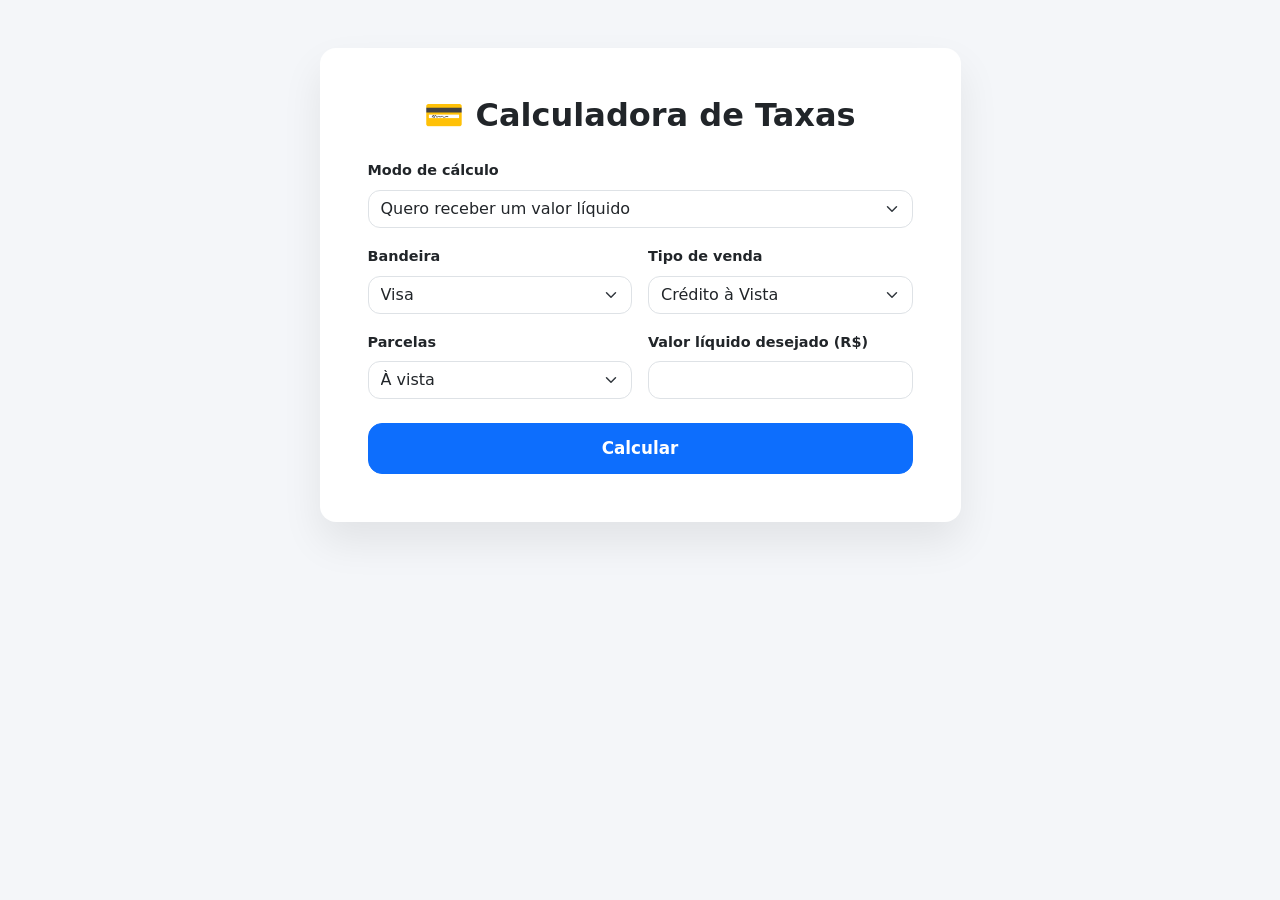
==== tools/calculadora/index.html @ a6374247 "calculadora de taxa" ====
<!DOCTYPE html>
<html lang="pt-br">
<head>
  <meta charset="UTF-8">
  <title>Calculadora de Taxas</title>
  <meta name="viewport" content="width=device-width, initial-scale=1">

  <link href="https://cdn.jsdelivr.net/npm/bootstrap@5.3.2/dist/css/bootstrap.min.css" rel="stylesheet">

  <style>
    body {
      background: #f4f6f9;
      color: #212529;
    }

    .card {
      border: none;
      border-radius: 16px;
      box-shadow: 0 20px 40px rgba(0,0,0,0.08);
      animation: fadeUp 0.6s ease;
    }

    h2 {
      font-weight: 700;
    }

    .form-label {
      font-weight: 600;
      font-size: 0.9rem;
    }

    .form-control, .form-select {
      border-radius: 12px;
    }

    .btn-primary {
      border-radius: 14px;
      padding: 12px;
      font-size: 1.05rem;
      font-weight: 600;
      transition: all 0.3s ease;
    }

    .btn-primary:hover {
      transform: translateY(-2px);
      box-shadow: 0 10px 20px rgba(13,110,253,0.25);
    }

    .result-box {
      background: linear-gradient(135deg, #0d6efd, #4f8dff);
      color: #fff;
      border-radius: 18px;
      padding: 24px;
      animation: fadeUp 0.5s ease;
    }

    .highlight {
      font-size: 1.4rem;
      font-weight: 700;
    }

    .parcelas-box {
      background: #ffffff;
      border-radius: 16px;
      padding: 20px;
      margin-top: 20px;
      box-shadow: 0 10px 30px rgba(0,0,0,0.06);
      animation: fadeUp 0.5s ease;
    }

    @keyframes fadeUp {
      from { opacity: 0; transform: translateY(15px); }
      to { opacity: 1; transform: translateY(0); }
    }
  </style>
</head>
<body>

<div class="container py-5">
  <div class="row justify-content-center">
    <div class="col-lg-8 col-xl-7">

      <div class="card p-4 p-md-5">
        <h2 class="mb-4 text-center">💳 Calculadora de Taxas</h2>

        <div class="mb-3">
          <label class="form-label">Modo de cálculo</label>
          <select id="modo" class="form-select">
            <option value="liquido">Quero receber um valor líquido</option>
            <option value="bruto">Vou cobrar um valor do cliente</option>
          </select>
        </div>

        <div class="row g-3">
          <div class="col-md-6">
            <label class="form-label">Bandeira</label>
            <select id="bandeira" class="form-select"></select>
          </div>

          <div class="col-md-6">
            <label class="form-label">Tipo de venda</label>
            <select id="tipo" class="form-select"></select>
          </div>

          <div class="col-md-6">
            <label class="form-label">Parcelas</label>
            <select id="parcelas" class="form-select"></select>
          </div>

          <div class="col-md-6">
            <label class="form-label" id="labelValor">Valor líquido desejado (R$)</label>
            <input type="number" step="0.01" id="valor" class="form-control">
          </div>
        </div>

        <button class="btn btn-primary mt-4 w-100" onclick="calcular()">Calcular</button>

        <div id="resultado" class="result-box mt-4 d-none">
          <div class="row">
            <div class="col-md-6">
              <p>Valor cobrado</p>
              <div class="highlight">R$ <span id="valorCobrar"></span></div>
            </div>
            <div class="col-md-6">
              <p>Valor líquido</p>
              <div class="highlight">R$ <span id="valorLiquido"></span></div>
            </div>
          </div>
          <hr class="opacity-25">
          <p>Taxas: <strong>R$ <span id="valorTaxa"></span></strong></p>
          <p>Percentual: <strong><span id="percentual"></span>%</strong></p>
        </div>

        <div id="parcelamento" class="parcelas-box d-none">
          <h5 class="mb-3">Simulação de parcelamento</h5>
          <table class="table table-sm">
            <thead>
              <tr>
                <th>Parcelas</th>
                <th>Total</th>
                <th>Valor da parcela</th>
              </tr>
            </thead>
            <tbody id="listaParcelas"></tbody>
          </table>
        </div>

      </div>

    </div>
  </div>
</div>

<script>
const taxas = {
  Visa: {
    "Crédito à Vista": { taxa: 3.4 },
    "Débito": { taxa: 0.99 },
    "Crédito Parcelado": { 2:4.96,3:5.63,4:6.3,5:7.02,6:7.7,7:8.82,8:9.69,9:10.65,10:11.13,11:12.3,12:13.29 }
  },
  Mastercard: {
    "Crédito à Vista": { taxa: 3.4 },
    "Débito": { taxa: 0.99 },
    "Crédito Parcelado": { 2:4.96,3:5.63,4:6.3,5:7.02,6:7.7,7:8.82,8:9.69,9:10.65,10:11.13,11:12.3,12:13.29 }
  },
  Amex: {
    "Crédito à Vista": { taxa: 3.9 },
    "Crédito Parcelado": { 2:5.56,3:6.23,4:6.9,5:7.62,6:8.3,7:9.42,8:10.29,9:11.25,10:11.73,11:12.9,12:13.89 }
  },
  Elo: {
    "Crédito à Vista": { taxa: 3.95 },
    "Débito": { taxa: 1.54 },
    "Crédito Parcelado": { 2:5.61,3:6.28,4:6.95,5:7.67,6:8.35,7:9.47,8:10.34,9:11.3,10:11.78,11:12.95,12:13.94 }
  }
};

const bandeira = document.getElementById("bandeira");
const tipo = document.getElementById("tipo");
const parcelas = document.getElementById("parcelas");
const modo = document.getElementById("modo");
const labelValor = document.getElementById("labelValor");

Object.keys(taxas).forEach(b => bandeira.innerHTML += `<option>${b}</option>`);

bandeira.onchange = carregarTipos;
tipo.onchange = carregarParcelas;
modo.onchange = () => {
  labelValor.innerText = modo.value === "liquido"
    ? "Valor líquido desejado (R$)"
    : "Valor que será cobrado (R$)";
};

carregarTipos();

function carregarTipos() {
  tipo.innerHTML = "";
  Object.keys(taxas[bandeira.value]).forEach(t => tipo.innerHTML += `<option>${t}</option>`);
  carregarParcelas();
}

function carregarParcelas() {
  parcelas.innerHTML = "";
  if (tipo.value === "Crédito Parcelado") {
    Object.keys(taxas[bandeira.value][tipo.value]).forEach(p =>
      parcelas.innerHTML += `<option value="${p}">${p}x</option>`
    );
  } else {
    parcelas.innerHTML = `<option value="1">À vista</option>`;
  }
}

function calcular() {
  const valor = parseFloat(document.getElementById("valor").value);
  if (!valor) return;

  const taxaPerc = tipo.value === "Crédito Parcelado"
    ? taxas[bandeira.value][tipo.value][parcelas.value]
    : taxas[bandeira.value][tipo.value].taxa;

  const taxa = taxaPerc / 100;
  let bruto, liquido;

  if (modo.value === "liquido") {
    liquido = valor;
    bruto = liquido / (1 - taxa);
  } else {
    bruto = valor;
    liquido = bruto * (1 - taxa);
  }

  document.getElementById("valorCobrar").innerText = bruto.toFixed(2);
  document.getElementById("valorLiquido").innerText = liquido.toFixed(2);
  document.getElementById("valorTaxa").innerText = (bruto - liquido).toFixed(2);
  document.getElementById("percentual").innerText = taxaPerc.toFixed(2);
  document.getElementById("resultado").classList.remove("d-none");

  const boxParcelas = document.getElementById("parcelamento");
  const lista = document.getElementById("listaParcelas");
  lista.innerHTML = "";

  if (tipo.value === "Crédito Parcelado") {
    Object.entries(taxas[bandeira.value]["Crédito Parcelado"]).forEach(([p, t]) => {
      const taxaP = t / 100;
      const total = modo.value === "liquido"
        ? liquido / (1 - taxaP)
        : bruto;

      lista.innerHTML += `
        <tr>
          <td>${p}x</td>
          <td>R$ ${total.toFixed(2)}</td>
          <td>R$ ${(total / p).toFixed(2)}</td>
        </tr>`;
    });
    boxParcelas.classList.remove("d-none");
  } else {
    boxParcelas.classList.add("d-none");
  }
}
</script>

</body>
</html>
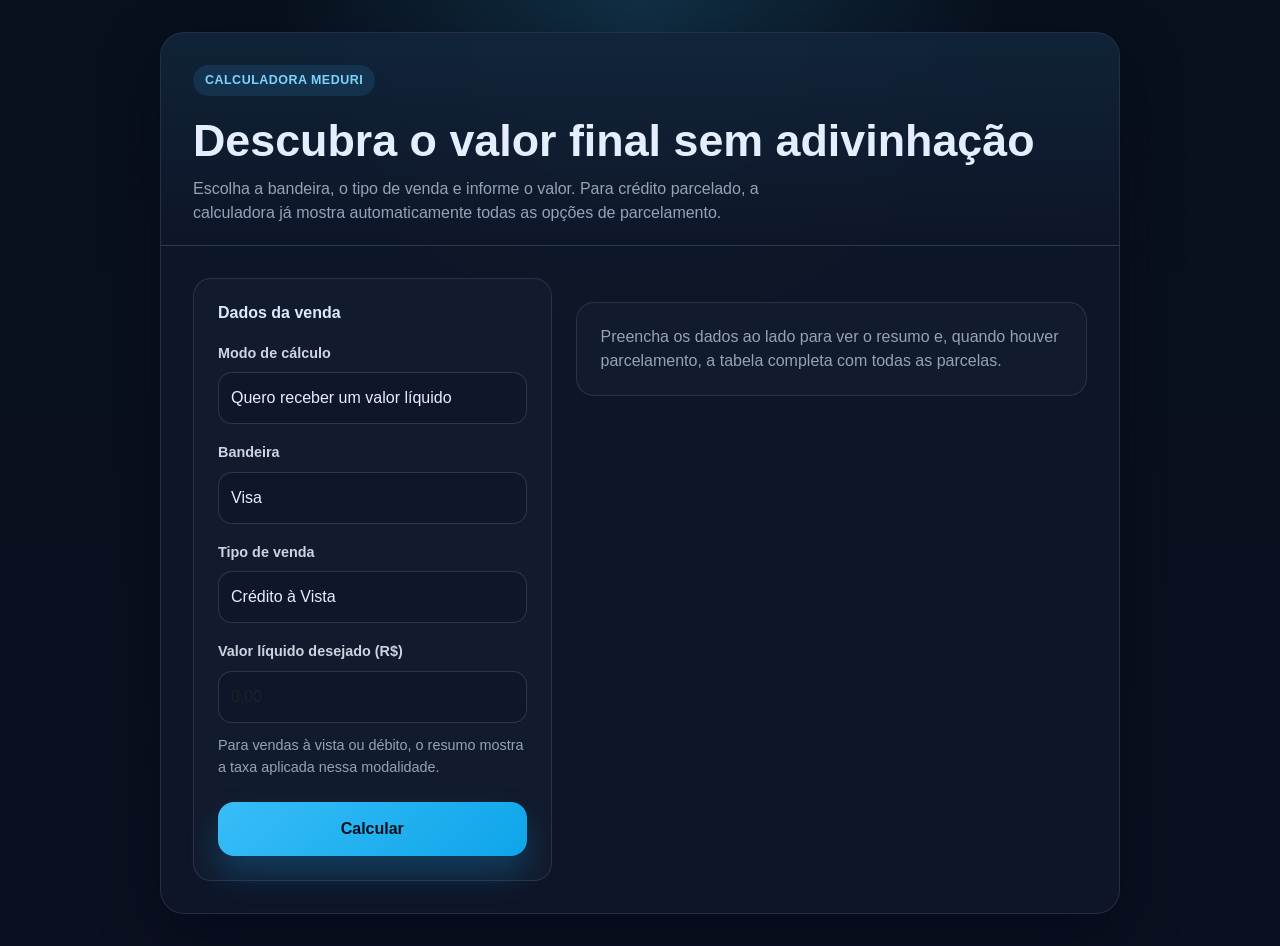
==== commit de26354d: "calculadora" ====
--- a/tools/calculadora/index.html
+++ b/tools/calculadora/index.html
@@ -4,260 +4,534 @@
   <meta charset="UTF-8">
   <title>Calculadora de Taxas</title>
   <meta name="viewport" content="width=device-width, initial-scale=1">
-
   <link href="https://cdn.jsdelivr.net/npm/bootstrap@5.3.2/dist/css/bootstrap.min.css" rel="stylesheet">
-
   <style>
+    :root {
+      color-scheme: dark;
+      --bg: #0b1020;
+      --bg-soft: #121a2d;
+      --panel: rgba(15, 23, 42, 0.9);
+      --panel-strong: #18233b;
+      --border: rgba(148, 163, 184, 0.18);
+      --text: #e5eefc;
+      --muted: #94a3b8;
+      --accent: #38bdf8;
+      --accent-strong: #0ea5e9;
+      --success: #22c55e;
+      --shadow: 0 24px 60px rgba(2, 6, 23, 0.45);
+    }
+
+    * {
+      box-sizing: border-box;
+    }
+
     body {
-      background: #f4f6f9;
-      color: #212529;
-    }
-
-    .card {
-      border: none;
+      margin: 0;
+      min-height: 100vh;
+      background:
+        radial-gradient(circle at top, rgba(56, 189, 248, 0.18), transparent 32%),
+        linear-gradient(180deg, #08101d 0%, var(--bg) 100%);
+      color: var(--text);
+      font-family: "Segoe UI", sans-serif;
+    }
+
+    .app-shell {
+      min-height: 100vh;
+      display: flex;
+      align-items: center;
+      padding: 32px 16px;
+    }
+
+    .calculator-card {
+      width: min(100%, 960px);
+      margin: 0 auto;
+      background: var(--panel);
+      border: 1px solid var(--border);
+      border-radius: 24px;
+      box-shadow: var(--shadow);
+      overflow: hidden;
+      backdrop-filter: blur(18px);
+    }
+
+    .hero {
+      padding: 32px 32px 20px;
+      border-bottom: 1px solid var(--border);
+      background: linear-gradient(180deg, rgba(56, 189, 248, 0.08), rgba(15, 23, 42, 0));
+    }
+
+    .eyebrow {
+      display: inline-flex;
+      align-items: center;
+      gap: 8px;
+      padding: 6px 12px;
+      border-radius: 999px;
+      background: rgba(56, 189, 248, 0.12);
+      color: #7dd3fc;
+      font-size: 0.78rem;
+      font-weight: 700;
+      text-transform: uppercase;
+      letter-spacing: 0.04em;
+    }
+
+    h1 {
+      margin: 18px 0 10px;
+      font-size: clamp(2rem, 4vw, 2.8rem);
+      font-weight: 700;
+    }
+
+    .hero p {
+      margin: 0;
+      max-width: 640px;
+      color: var(--muted);
+      font-size: 1rem;
+    }
+
+    .content {
+      padding: 32px;
+    }
+
+    .form-panel,
+    .summary-panel,
+    .table-panel {
+      background: var(--bg-soft);
+      border: 1px solid var(--border);
+      border-radius: 18px;
+    }
+
+    .form-panel {
+      padding: 24px;
+    }
+
+    .section-title {
+      margin: 0 0 18px;
+      font-size: 1rem;
+      font-weight: 700;
+      color: #dbeafe;
+    }
+
+    .form-label {
+      margin-bottom: 8px;
+      color: #cbd5e1;
+      font-size: 0.9rem;
+      font-weight: 600;
+    }
+
+    .form-control,
+    .form-select {
+      min-height: 52px;
+      border-radius: 14px;
+      border: 1px solid rgba(148, 163, 184, 0.22);
+      background: rgba(15, 23, 42, 0.85);
+      color: var(--text);
+    }
+
+    .form-control:focus,
+    .form-select:focus {
+      border-color: rgba(56, 189, 248, 0.65);
+      box-shadow: 0 0 0 0.24rem rgba(56, 189, 248, 0.16);
+      background: rgba(15, 23, 42, 0.98);
+      color: var(--text);
+    }
+
+    .form-select option {
+      color: #0f172a;
+    }
+
+    .hint {
+      margin-top: 12px;
+      color: var(--muted);
+      font-size: 0.9rem;
+    }
+
+    .btn-calculate {
+      min-height: 54px;
+      border: 0;
       border-radius: 16px;
-      box-shadow: 0 20px 40px rgba(0,0,0,0.08);
-      animation: fadeUp 0.6s ease;
-    }
-
-    h2 {
+      background: linear-gradient(135deg, var(--accent), var(--accent-strong));
+      color: #00111c;
+      font-size: 1rem;
       font-weight: 700;
-    }
-
-    .form-label {
-      font-weight: 600;
-      font-size: 0.9rem;
-    }
-
-    .form-control, .form-select {
-      border-radius: 12px;
-    }
-
-    .btn-primary {
-      border-radius: 14px;
-      padding: 12px;
-      font-size: 1.05rem;
-      font-weight: 600;
-      transition: all 0.3s ease;
-    }
-
-    .btn-primary:hover {
-      transform: translateY(-2px);
-      box-shadow: 0 10px 20px rgba(13,110,253,0.25);
-    }
-
-    .result-box {
-      background: linear-gradient(135deg, #0d6efd, #4f8dff);
-      color: #fff;
-      border-radius: 18px;
-      padding: 24px;
-      animation: fadeUp 0.5s ease;
-    }
-
-    .highlight {
+      transition: transform 0.2s ease, box-shadow 0.2s ease;
+      box-shadow: 0 18px 32px rgba(14, 165, 233, 0.25);
+    }
+
+    .btn-calculate:hover {
+      transform: translateY(-1px);
+      box-shadow: 0 22px 40px rgba(14, 165, 233, 0.32);
+    }
+
+    .summary-panel {
+      display: grid;
+      gap: 1px;
+      overflow: hidden;
+    }
+
+    .summary-header {
+      padding: 22px 24px;
+      background: linear-gradient(135deg, rgba(56, 189, 248, 0.18), rgba(34, 197, 94, 0.12));
+    }
+
+    .summary-header strong {
+      display: block;
       font-size: 1.4rem;
+    }
+
+    .summary-grid {
+      display: grid;
+      grid-template-columns: repeat(2, minmax(0, 1fr));
+      gap: 1px;
+      background: var(--border);
+    }
+
+    .summary-item {
+      padding: 20px 24px;
+      background: var(--bg-soft);
+    }
+
+    .summary-item span {
+      display: block;
+      margin-bottom: 6px;
+      color: var(--muted);
+      font-size: 0.85rem;
+      text-transform: uppercase;
+      letter-spacing: 0.04em;
+    }
+
+    .summary-item strong {
+      font-size: 1.2rem;
+      color: #f8fafc;
+    }
+
+    .table-panel {
+      margin-top: 24px;
+      overflow: hidden;
+    }
+
+    .table-header {
+      display: flex;
+      justify-content: space-between;
+      align-items: center;
+      gap: 12px;
+      padding: 20px 24px;
+      border-bottom: 1px solid var(--border);
+    }
+
+    .table-header p {
+      margin: 0;
+      color: var(--muted);
+      font-size: 0.92rem;
+    }
+
+    .badge-soft {
+      padding: 8px 12px;
+      border-radius: 999px;
+      background: rgba(34, 197, 94, 0.12);
+      color: #86efac;
+      font-size: 0.82rem;
       font-weight: 700;
     }
 
-    .parcelas-box {
-      background: #ffffff;
-      border-radius: 16px;
-      padding: 20px;
-      margin-top: 20px;
-      box-shadow: 0 10px 30px rgba(0,0,0,0.06);
-      animation: fadeUp 0.5s ease;
-    }
-
-    @keyframes fadeUp {
-      from { opacity: 0; transform: translateY(15px); }
-      to { opacity: 1; transform: translateY(0); }
+    .table {
+      margin: 0;
+      color: var(--text);
+    }
+
+    .table > :not(caption) > * > * {
+      padding: 14px 24px;
+      border-bottom-color: rgba(148, 163, 184, 0.12);
+      background: transparent;
+    }
+
+    .table thead th {
+      color: #cbd5e1;
+      font-size: 0.82rem;
+      text-transform: uppercase;
+      letter-spacing: 0.04em;
+    }
+
+    .table tbody tr:hover td {
+      background: rgba(56, 189, 248, 0.05);
+    }
+
+    .empty-state {
+      padding: 22px 24px;
+      color: var(--muted);
+    }
+
+    @media (max-width: 767px) {
+      .hero,
+      .content {
+        padding: 24px 20px;
+      }
+
+      .summary-grid {
+        grid-template-columns: 1fr;
+      }
+
+      .table-header {
+        align-items: flex-start;
+        flex-direction: column;
+      }
+
+      .table-responsive {
+        overflow-x: auto;
+      }
+
+      .table > :not(caption) > * > * {
+        padding: 14px 16px;
+      }
     }
   </style>
 </head>
 <body>
-
-<div class="container py-5">
-  <div class="row justify-content-center">
-    <div class="col-lg-8 col-xl-7">
-
-      <div class="card p-4 p-md-5">
-        <h2 class="mb-4 text-center">💳 Calculadora de Taxas</h2>
-
-        <div class="mb-3">
-          <label class="form-label">Modo de cálculo</label>
-          <select id="modo" class="form-select">
-            <option value="liquido">Quero receber um valor líquido</option>
-            <option value="bruto">Vou cobrar um valor do cliente</option>
-          </select>
-        </div>
-
-        <div class="row g-3">
-          <div class="col-md-6">
-            <label class="form-label">Bandeira</label>
-            <select id="bandeira" class="form-select"></select>
+  <main class="app-shell">
+    <section class="calculator-card">
+      <header class="hero">
+        <span class="eyebrow">Calculadora Meduri</span>
+        <h1>Descubra o valor final sem adivinhação</h1>
+        <p>Escolha a bandeira, o tipo de venda e informe o valor. Para crédito parcelado, a calculadora já mostra automaticamente todas as opções de parcelamento.</p>
+      </header>
+
+      <div class="content">
+        <div class="row g-4 align-items-start">
+          <div class="col-lg-5">
+            <div class="form-panel">
+              <h2 class="section-title">Dados da venda</h2>
+
+              <div class="mb-3">
+                <label class="form-label" for="modo">Modo de cálculo</label>
+                <select id="modo" class="form-select">
+                  <option value="liquido">Quero receber um valor líquido</option>
+                  <option value="bruto">Vou cobrar um valor do cliente</option>
+                </select>
+              </div>
+
+              <div class="mb-3">
+                <label class="form-label" for="bandeira">Bandeira</label>
+                <select id="bandeira" class="form-select"></select>
+              </div>
+
+              <div class="mb-3">
+                <label class="form-label" for="tipo">Tipo de venda</label>
+                <select id="tipo" class="form-select"></select>
+              </div>
+
+              <div class="mb-4">
+                <label class="form-label" id="labelValor" for="valor">Valor líquido desejado (R$)</label>
+                <input type="number" step="0.01" id="valor" class="form-control" placeholder="0,00">
+                <div class="hint" id="contextoParcelamento">Ao selecionar crédito parcelado, a simulação completa aparece logo abaixo.</div>
+              </div>
+
+              <button class="btn btn-calculate w-100" onclick="calcular()">Calcular</button>
+            </div>
           </div>
 
-          <div class="col-md-6">
-            <label class="form-label">Tipo de venda</label>
-            <select id="tipo" class="form-select"></select>
-          </div>
-
-          <div class="col-md-6">
-            <label class="form-label">Parcelas</label>
-            <select id="parcelas" class="form-select"></select>
-          </div>
-
-          <div class="col-md-6">
-            <label class="form-label" id="labelValor">Valor líquido desejado (R$)</label>
-            <input type="number" step="0.01" id="valor" class="form-control">
+          <div class="col-lg-7">
+            <div id="resultado" class="summary-panel d-none">
+              <div class="summary-header">
+                <span class="form-label mb-2 d-block">Resumo do cálculo</span>
+                <strong id="headlineResumo">Tudo pronto para conferir</strong>
+                <small class="text-body-secondary" id="subResumo"></small>
+              </div>
+
+              <div class="summary-grid">
+                <div class="summary-item">
+                  <span>Valor cobrado</span>
+                  <strong>R$ <span id="valorCobrar"></span></strong>
+                </div>
+                <div class="summary-item">
+                  <span>Valor líquido</span>
+                  <strong>R$ <span id="valorLiquido"></span></strong>
+                </div>
+                <div class="summary-item">
+                  <span>Taxas</span>
+                  <strong>R$ <span id="valorTaxa"></span></strong>
+                </div>
+                <div class="summary-item">
+                  <span>Percentual</span>
+                  <strong><span id="percentual"></span>%</strong>
+                </div>
+              </div>
+            </div>
+
+            <div id="parcelamento" class="table-panel d-none">
+              <div class="table-header">
+                <div>
+                  <h2 class="section-title mb-1">Simulação de parcelamento</h2>
+                  <p>Comparativo automático para todas as quantidades disponíveis.</p>
+                </div>
+                <span class="badge-soft" id="badgeParcelamento">Parcelado</span>
+              </div>
+
+              <div class="table-responsive">
+                <table class="table align-middle">
+                  <thead>
+                    <tr>
+                      <th>Parcelas</th>
+                      <th>Total</th>
+                      <th>Valor da parcela</th>
+                      <th>Taxa</th>
+                    </tr>
+                  </thead>
+                  <tbody id="listaParcelas"></tbody>
+                </table>
+              </div>
+            </div>
+
+            <div id="estadoInicial" class="table-panel">
+              <div class="empty-state">
+                Preencha os dados ao lado para ver o resumo e, quando houver parcelamento, a tabela completa com todas as parcelas.
+              </div>
+            </div>
           </div>
         </div>
-
-        <button class="btn btn-primary mt-4 w-100" onclick="calcular()">Calcular</button>
-
-        <div id="resultado" class="result-box mt-4 d-none">
-          <div class="row">
-            <div class="col-md-6">
-              <p>Valor cobrado</p>
-              <div class="highlight">R$ <span id="valorCobrar"></span></div>
-            </div>
-            <div class="col-md-6">
-              <p>Valor líquido</p>
-              <div class="highlight">R$ <span id="valorLiquido"></span></div>
-            </div>
-          </div>
-          <hr class="opacity-25">
-          <p>Taxas: <strong>R$ <span id="valorTaxa"></span></strong></p>
-          <p>Percentual: <strong><span id="percentual"></span>%</strong></p>
-        </div>
-
-        <div id="parcelamento" class="parcelas-box d-none">
-          <h5 class="mb-3">Simulação de parcelamento</h5>
-          <table class="table table-sm">
-            <thead>
-              <tr>
-                <th>Parcelas</th>
-                <th>Total</th>
-                <th>Valor da parcela</th>
-              </tr>
-            </thead>
-            <tbody id="listaParcelas"></tbody>
-          </table>
-        </div>
-
       </div>
-
-    </div>
-  </div>
-</div>
-
-<script>
-const taxas = {
-  Visa: {
-    "Crédito à Vista": { taxa: 3.4 },
-    "Débito": { taxa: 0.99 },
-    "Crédito Parcelado": { 2:4.96,3:5.63,4:6.3,5:7.02,6:7.7,7:8.82,8:9.69,9:10.65,10:11.13,11:12.3,12:13.29 }
-  },
-  Mastercard: {
-    "Crédito à Vista": { taxa: 3.4 },
-    "Débito": { taxa: 0.99 },
-    "Crédito Parcelado": { 2:4.96,3:5.63,4:6.3,5:7.02,6:7.7,7:8.82,8:9.69,9:10.65,10:11.13,11:12.3,12:13.29 }
-  },
-  Amex: {
-    "Crédito à Vista": { taxa: 3.9 },
-    "Crédito Parcelado": { 2:5.56,3:6.23,4:6.9,5:7.62,6:8.3,7:9.42,8:10.29,9:11.25,10:11.73,11:12.9,12:13.89 }
-  },
-  Elo: {
-    "Crédito à Vista": { taxa: 3.95 },
-    "Débito": { taxa: 1.54 },
-    "Crédito Parcelado": { 2:5.61,3:6.28,4:6.95,5:7.67,6:8.35,7:9.47,8:10.34,9:11.3,10:11.78,11:12.95,12:13.94 }
-  }
-};
-
-const bandeira = document.getElementById("bandeira");
-const tipo = document.getElementById("tipo");
-const parcelas = document.getElementById("parcelas");
-const modo = document.getElementById("modo");
-const labelValor = document.getElementById("labelValor");
-
-Object.keys(taxas).forEach(b => bandeira.innerHTML += `<option>${b}</option>`);
-
-bandeira.onchange = carregarTipos;
-tipo.onchange = carregarParcelas;
-modo.onchange = () => {
-  labelValor.innerText = modo.value === "liquido"
-    ? "Valor líquido desejado (R$)"
-    : "Valor que será cobrado (R$)";
-};
-
-carregarTipos();
-
-function carregarTipos() {
-  tipo.innerHTML = "";
-  Object.keys(taxas[bandeira.value]).forEach(t => tipo.innerHTML += `<option>${t}</option>`);
-  carregarParcelas();
-}
-
-function carregarParcelas() {
-  parcelas.innerHTML = "";
-  if (tipo.value === "Crédito Parcelado") {
-    Object.keys(taxas[bandeira.value][tipo.value]).forEach(p =>
-      parcelas.innerHTML += `<option value="${p}">${p}x</option>`
-    );
-  } else {
-    parcelas.innerHTML = `<option value="1">À vista</option>`;
-  }
-}
-
-function calcular() {
-  const valor = parseFloat(document.getElementById("valor").value);
-  if (!valor) return;
-
-  const taxaPerc = tipo.value === "Crédito Parcelado"
-    ? taxas[bandeira.value][tipo.value][parcelas.value]
-    : taxas[bandeira.value][tipo.value].taxa;
-
-  const taxa = taxaPerc / 100;
-  let bruto, liquido;
-
-  if (modo.value === "liquido") {
-    liquido = valor;
-    bruto = liquido / (1 - taxa);
-  } else {
-    bruto = valor;
-    liquido = bruto * (1 - taxa);
-  }
-
-  document.getElementById("valorCobrar").innerText = bruto.toFixed(2);
-  document.getElementById("valorLiquido").innerText = liquido.toFixed(2);
-  document.getElementById("valorTaxa").innerText = (bruto - liquido).toFixed(2);
-  document.getElementById("percentual").innerText = taxaPerc.toFixed(2);
-  document.getElementById("resultado").classList.remove("d-none");
-
-  const boxParcelas = document.getElementById("parcelamento");
-  const lista = document.getElementById("listaParcelas");
-  lista.innerHTML = "";
-
-  if (tipo.value === "Crédito Parcelado") {
-    Object.entries(taxas[bandeira.value]["Crédito Parcelado"]).forEach(([p, t]) => {
-      const taxaP = t / 100;
-      const total = modo.value === "liquido"
-        ? liquido / (1 - taxaP)
-        : bruto;
-
-      lista.innerHTML += `
-        <tr>
-          <td>${p}x</td>
-          <td>R$ ${total.toFixed(2)}</td>
-          <td>R$ ${(total / p).toFixed(2)}</td>
-        </tr>`;
+    </section>
+  </main>
+
+  <script>
+    const taxas = {
+      Visa: {
+        "Crédito à Vista": { taxa: 3.4 },
+        "Débito": { taxa: 0.99 },
+        "Crédito Parcelado": { 2: 4.96, 3: 5.63, 4: 6.3, 5: 7.02, 6: 7.7, 7: 8.82, 8: 9.69, 9: 10.65, 10: 11.13, 11: 12.3, 12: 13.29 }
+      },
+      Mastercard: {
+        "Crédito à Vista": { taxa: 3.4 },
+        "Débito": { taxa: 0.99 },
+        "Crédito Parcelado": { 2: 4.96, 3: 5.63, 4: 6.3, 5: 7.02, 6: 7.7, 7: 8.82, 8: 9.69, 9: 10.65, 10: 11.13, 11: 12.3, 12: 13.29 }
+      },
+      Amex: {
+        "Crédito à Vista": { taxa: 3.9 },
+        "Crédito Parcelado": { 2: 5.56, 3: 6.23, 4: 6.9, 5: 7.62, 6: 8.3, 7: 9.42, 8: 10.29, 9: 11.25, 10: 11.73, 11: 12.9, 12: 13.89 }
+      },
+      Elo: {
+        "Crédito à Vista": { taxa: 3.95 },
+        "Débito": { taxa: 1.54 },
+        "Crédito Parcelado": { 2: 5.61, 3: 6.28, 4: 6.95, 5: 7.67, 6: 8.35, 7: 9.47, 8: 10.34, 9: 11.3, 10: 11.78, 11: 12.95, 12: 13.94 }
+      }
+    };
+
+    const bandeira = document.getElementById("bandeira");
+    const tipo = document.getElementById("tipo");
+    const modo = document.getElementById("modo");
+    const labelValor = document.getElementById("labelValor");
+    const contextoParcelamento = document.getElementById("contextoParcelamento");
+    const estadoInicial = document.getElementById("estadoInicial");
+    const resultado = document.getElementById("resultado");
+    const boxParcelas = document.getElementById("parcelamento");
+    const lista = document.getElementById("listaParcelas");
+
+    Object.keys(taxas).forEach((item) => {
+      bandeira.innerHTML += `<option>${item}</option>`;
     });
-    boxParcelas.classList.remove("d-none");
-  } else {
-    boxParcelas.classList.add("d-none");
-  }
-}
-</script>
-
+
+    bandeira.addEventListener("change", carregarTipos);
+    tipo.addEventListener("change", atualizarContexto);
+    modo.addEventListener("change", atualizarLabelModo);
+
+    carregarTipos();
+    atualizarLabelModo();
+
+    function carregarTipos() {
+      tipo.innerHTML = "";
+      Object.keys(taxas[bandeira.value]).forEach((item) => {
+        tipo.innerHTML += `<option>${item}</option>`;
+      });
+      atualizarContexto();
+    }
+
+    function atualizarLabelModo() {
+      labelValor.innerText = modo.value === "liquido"
+        ? "Valor líquido desejado (R$)"
+        : "Valor que será cobrado (R$)";
+    }
+
+    function atualizarContexto() {
+      const parcelado = tipo.value === "Crédito Parcelado";
+      contextoParcelamento.innerText = parcelado
+        ? "Abaixo você verá o comparativo completo de 2x até 12x para a bandeira escolhida."
+        : "Para vendas à vista ou débito, o resumo mostra a taxa aplicada nessa modalidade.";
+    }
+
+    function formatCurrency(value) {
+      return Number(value).toFixed(2);
+    }
+
+    function calcular() {
+      const valor = parseFloat(document.getElementById("valor").value);
+      if (!valor) {
+        return;
+      }
+
+      let taxaPerc;
+      let bruto;
+      let liquido;
+
+      if (tipo.value === "Crédito Parcelado") {
+        const parcelasDisponiveis = Object.entries(taxas[bandeira.value][tipo.value]);
+        const referencia = parcelasDisponiveis[0];
+        taxaPerc = referencia[1];
+        const taxa = taxaPerc / 100;
+
+        if (modo.value === "liquido") {
+          liquido = valor;
+          bruto = liquido / (1 - taxa);
+        } else {
+          bruto = valor;
+          liquido = bruto * (1 - taxa);
+        }
+
+        preencherParcelamento(bruto, liquido);
+        document.getElementById("headlineResumo").innerText = "Resumo com base na menor parcela disponível";
+        document.getElementById("subResumo").innerText = "Use a tabela ao lado para comparar os valores em todas as quantidades de parcelas.";
+      } else {
+        taxaPerc = taxas[bandeira.value][tipo.value].taxa;
+        const taxa = taxaPerc / 100;
+
+        if (modo.value === "liquido") {
+          liquido = valor;
+          bruto = liquido / (1 - taxa);
+        } else {
+          bruto = valor;
+          liquido = bruto * (1 - taxa);
+        }
+
+        boxParcelas.classList.add("d-none");
+        document.getElementById("headlineResumo").innerText = "Resumo da operação";
+        document.getElementById("subResumo").innerText = "Taxa aplicada conforme a modalidade selecionada.";
+      }
+
+      document.getElementById("valorCobrar").innerText = formatCurrency(bruto);
+      document.getElementById("valorLiquido").innerText = formatCurrency(liquido);
+      document.getElementById("valorTaxa").innerText = formatCurrency(bruto - liquido);
+      document.getElementById("percentual").innerText = taxaPerc.toFixed(2);
+
+      estadoInicial.classList.add("d-none");
+      resultado.classList.remove("d-none");
+    }
+
+    function preencherParcelamento(bruto, liquido) {
+      lista.innerHTML = "";
+
+      Object.entries(taxas[bandeira.value]["Crédito Parcelado"]).forEach(([parcela, percentual]) => {
+        const taxaAtual = percentual / 100;
+        const total = modo.value === "liquido"
+          ? liquido / (1 - taxaAtual)
+          : bruto;
+
+        lista.innerHTML += `
+          <tr>
+            <td>${parcela}x</td>
+            <td>R$ ${formatCurrency(total)}</td>
+            <td>R$ ${formatCurrency(total / parcela)}</td>
+            <td>${percentual.toFixed(2)}%</td>
+          </tr>`;
+      });
+
+      document.getElementById("badgeParcelamento").innerText = `${bandeira.value} • parcelado`;
+      boxParcelas.classList.remove("d-none");
+    }
+  </script>
 </body>
-</html>
+</html>
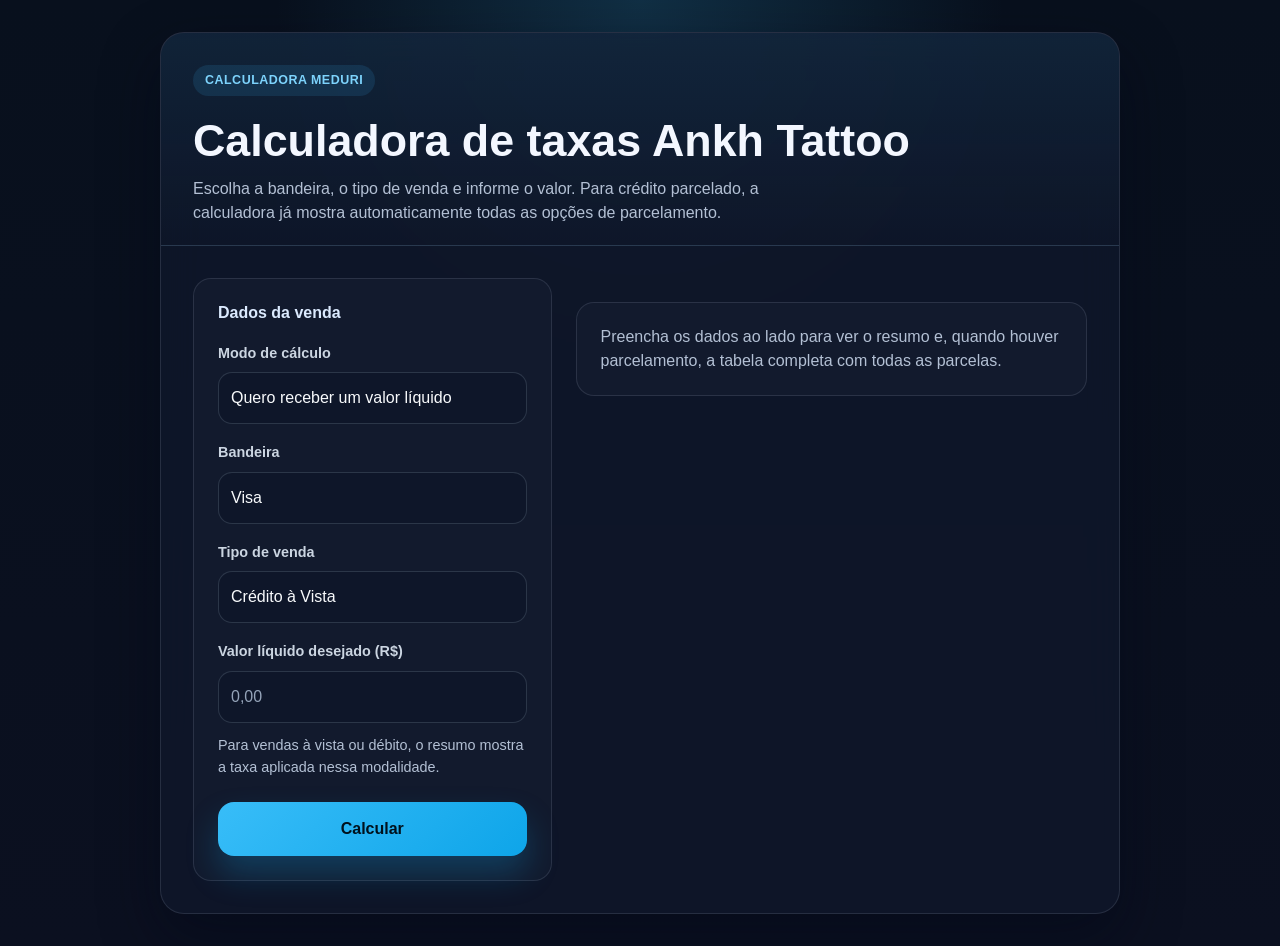
==== commit 8f106219: "." ====
--- a/tools/calculadora/index.html
+++ b/tools/calculadora/index.html
@@ -13,8 +13,8 @@
       --panel: rgba(15, 23, 42, 0.9);
       --panel-strong: #18233b;
       --border: rgba(148, 163, 184, 0.18);
-      --text: #e5eefc;
-      --muted: #94a3b8;
+      --text: #f3f7ff;
+      --muted: #b3c0d4;
       --accent: #38bdf8;
       --accent-strong: #0ea5e9;
       --success: #22c55e;
@@ -122,7 +122,11 @@
       border-radius: 14px;
       border: 1px solid rgba(148, 163, 184, 0.22);
       background: rgba(15, 23, 42, 0.85);
-      color: var(--text);
+      color: #f8fafc;
+    }
+
+    .form-control::placeholder {
+      color: #94a3b8;
     }
 
     .form-control:focus,
@@ -130,11 +134,16 @@
       border-color: rgba(56, 189, 248, 0.65);
       box-shadow: 0 0 0 0.24rem rgba(56, 189, 248, 0.16);
       background: rgba(15, 23, 42, 0.98);
-      color: var(--text);
+      color: #f8fafc;
+    }
+
+    .form-select {
+      --bs-form-select-bg-img: url("data:image/svg+xml,%3csvg xmlns='http://www.w3.org/2000/svg' viewBox='0 0 16 16'%3e%3cpath fill='none' stroke='%23e2e8f0' stroke-linecap='round' stroke-linejoin='round' stroke-width='2' d='m2 5 6 6 6-6'/%3e%3c/svg%3e");
     }
 
     .form-select option {
-      color: #0f172a;
+      color: #f8fafc;
+      background: #0f172a;
     }
 
     .hint {
@@ -174,6 +183,11 @@
     .summary-header strong {
       display: block;
       font-size: 1.4rem;
+      color: #f8fafc;
+    }
+
+    .summary-header small {
+      color: #dbe7f5 !important;
     }
 
     .summary-grid {
@@ -243,10 +257,14 @@
     }
 
     .table thead th {
-      color: #cbd5e1;
+      color: #dbeafe;
       font-size: 0.82rem;
       text-transform: uppercase;
       letter-spacing: 0.04em;
+    }
+
+    .table tbody td {
+      color: #f8fafc;
     }
 
     .table tbody tr:hover td {
@@ -288,7 +306,7 @@
     <section class="calculator-card">
       <header class="hero">
         <span class="eyebrow">Calculadora Meduri</span>
-        <h1>Descubra o valor final sem adivinhação</h1>
+        <h1>Calculadora de taxas Ankh Tattoo</h1>
         <p>Escolha a bandeira, o tipo de venda e informe o valor. Para crédito parcelado, a calculadora já mostra automaticamente todas as opções de parcelamento.</p>
       </header>
 
@@ -331,7 +349,7 @@
               <div class="summary-header">
                 <span class="form-label mb-2 d-block">Resumo do cálculo</span>
                 <strong id="headlineResumo">Tudo pronto para conferir</strong>
-                <small class="text-body-secondary" id="subResumo"></small>
+                <small id="subResumo"></small>
               </div>
 
               <div class="summary-grid">
@@ -534,4 +552,4 @@
     }
   </script>
 </body>
-</html>+</html>
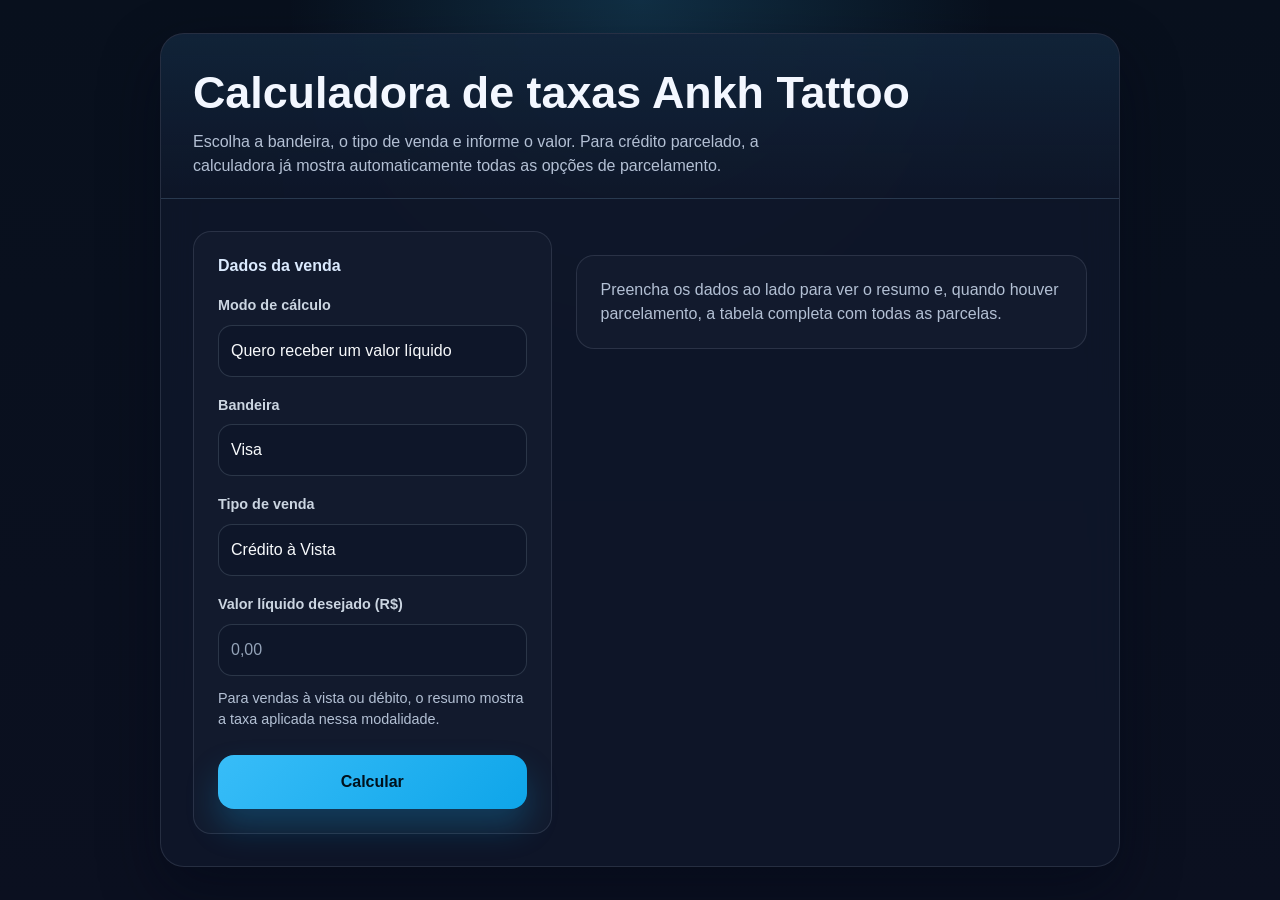
==== commit f1bc0001: "." ====
--- a/tools/calculadora/index.html
+++ b/tools/calculadora/index.html
@@ -59,22 +59,8 @@
       background: linear-gradient(180deg, rgba(56, 189, 248, 0.08), rgba(15, 23, 42, 0));
     }
 
-    .eyebrow {
-      display: inline-flex;
-      align-items: center;
-      gap: 8px;
-      padding: 6px 12px;
-      border-radius: 999px;
-      background: rgba(56, 189, 248, 0.12);
-      color: #7dd3fc;
-      font-size: 0.78rem;
-      font-weight: 700;
-      text-transform: uppercase;
-      letter-spacing: 0.04em;
-    }
-
     h1 {
-      margin: 18px 0 10px;
+      margin: 0 0 10px;
       font-size: clamp(2rem, 4vw, 2.8rem);
       font-weight: 700;
     }
@@ -305,7 +291,6 @@
   <main class="app-shell">
     <section class="calculator-card">
       <header class="hero">
-        <span class="eyebrow">Calculadora Meduri</span>
         <h1>Calculadora de taxas Ankh Tattoo</h1>
         <p>Escolha a bandeira, o tipo de venda e informe o valor. Para crédito parcelado, a calculadora já mostra automaticamente todas as opções de parcelamento.</p>
       </header>
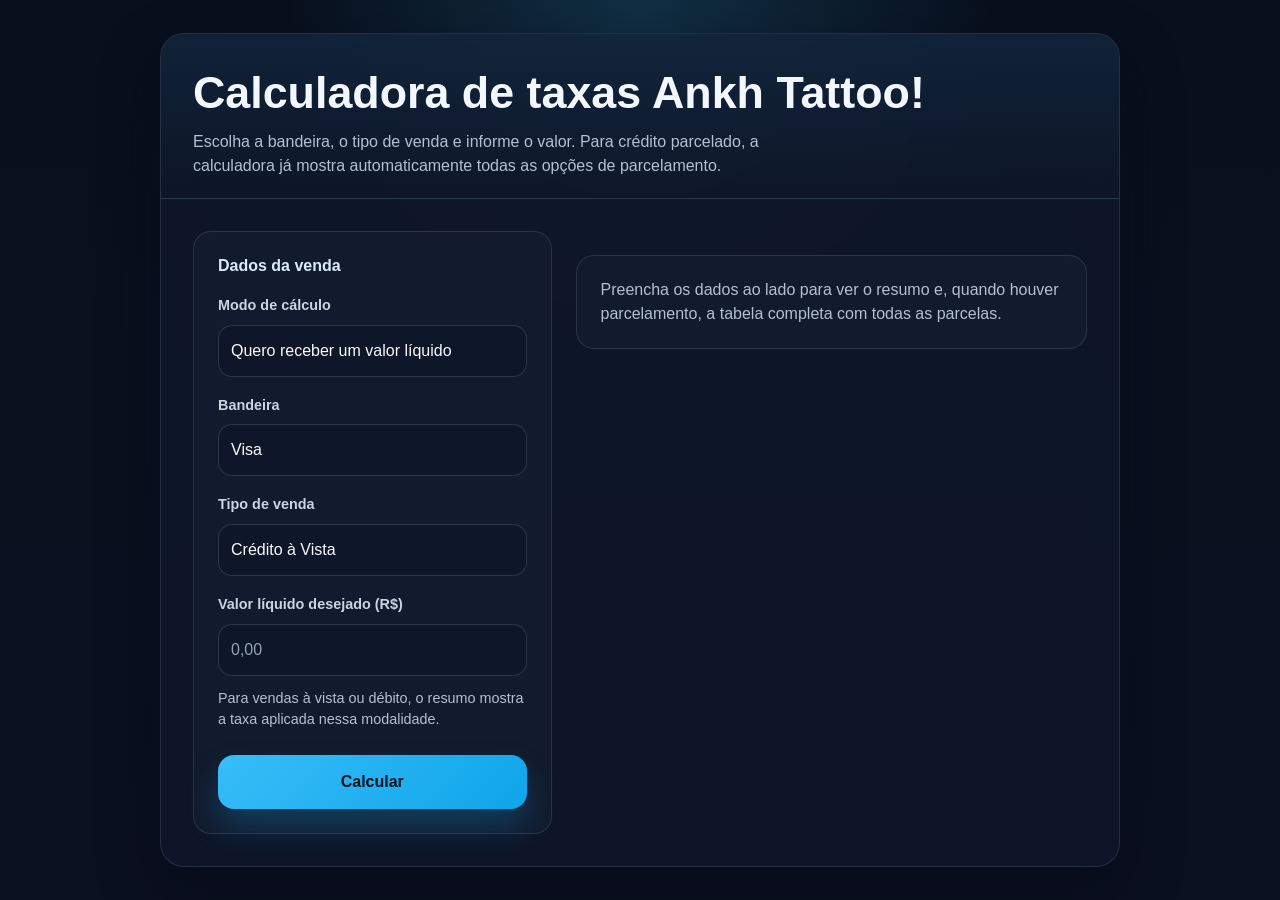
==== commit f80405b8: "Add exclamation mark to calculator title" ====
--- a/tools/calculadora/index.html
+++ b/tools/calculadora/index.html
@@ -291,7 +291,7 @@
   <main class="app-shell">
     <section class="calculator-card">
       <header class="hero">
-        <h1>Calculadora de taxas Ankh Tattoo</h1>
+        <h1>Calculadora de taxas Ankh Tattoo!</h1>
         <p>Escolha a bandeira, o tipo de venda e informe o valor. Para crédito parcelado, a calculadora já mostra automaticamente todas as opções de parcelamento.</p>
       </header>
 
